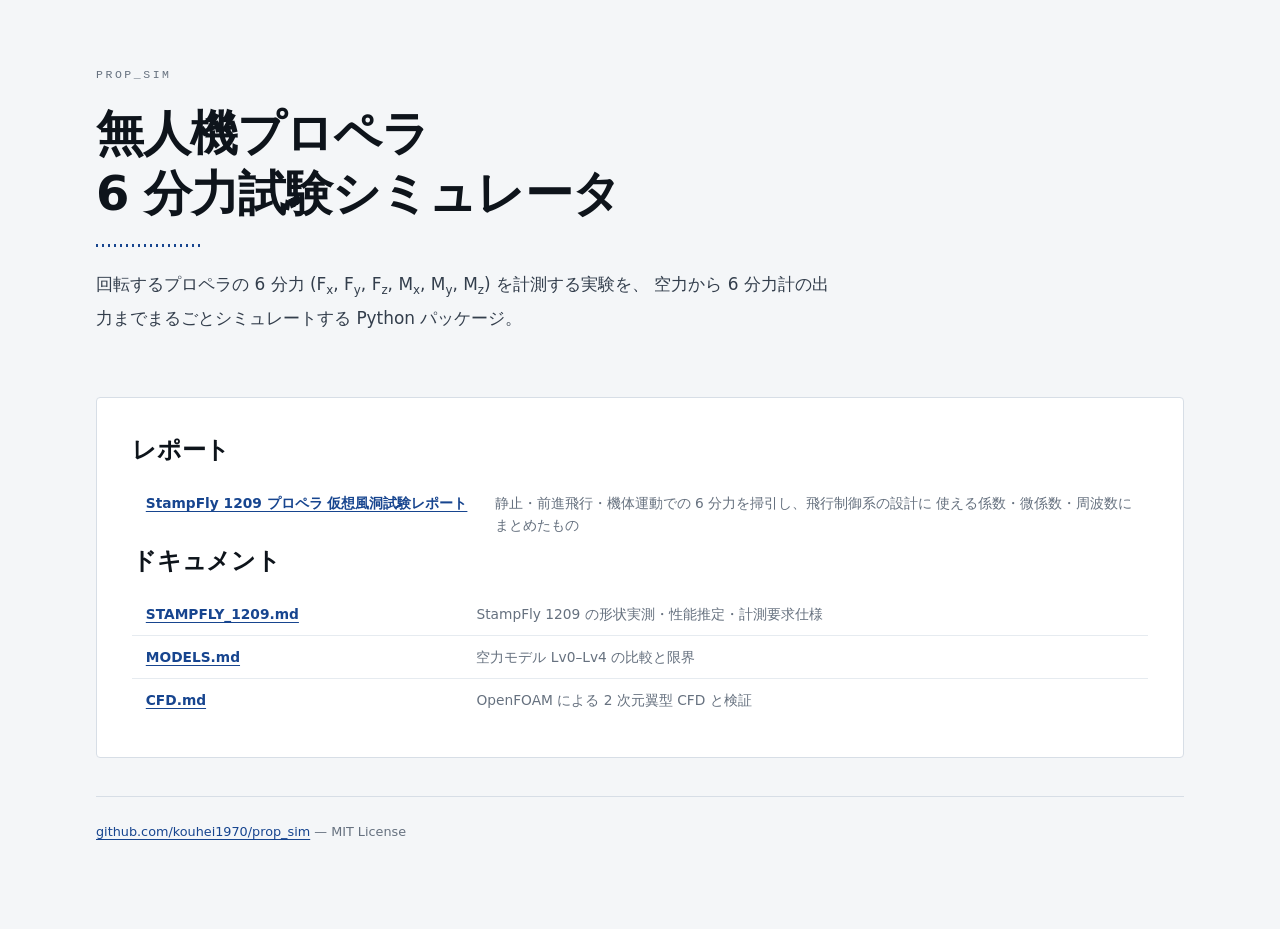
==== docs/index.html @ ff39b77d "仮想風洞レポート: 図・データ・生成ページを追加し、微係数と過渡応答の誤りを修正 修正 1 — ジャイロモーメントが落ちていた   part_c は RotorSolution.wrench (空力の" ====
<!doctype html>
<html lang="ja">
<head>
<meta charset="utf-8">
<meta name="viewport" content="width=device-width, initial-scale=1">
<title>prop_sim — 無人機プロペラ 6 分力試験シミュレータ</title>
<link rel="stylesheet" href="report/style.css">
</head>
<body>
<main class="wrap">
<header class="masthead">
  <p class="eyebrow">prop_sim</p>
  <h1>無人機プロペラ<br>6 分力試験シミュレータ</h1>
  <p class="deck">
    回転するプロペラの 6 分力 (F<sub>x</sub>, F<sub>y</sub>, F<sub>z</sub>,
    M<sub>x</sub>, M<sub>y</sub>, M<sub>z</sub>) を計測する実験を、
    空力から 6 分力計の出力までまるごとシミュレートする Python パッケージ。
  </p>
</header>
<section class="panel">
  <h2>レポート</h2>
  <table class="data wide">
    <tbody>
      <tr><th><a href="report/">StampFly 1209 プロペラ 仮想風洞試験レポート</a></th>
          <td>静止・前進飛行・機体運動での 6 分力を掃引し、飛行制御系の設計に
              使える係数・微係数・周波数にまとめたもの</td></tr>
    </tbody>
  </table>
  <h2>ドキュメント</h2>
  <table class="data wide">
    <tbody>
      <tr><th><a href="https://github.com/kouhei1970/prop_sim/blob/main/docs/STAMPFLY_1209.md">STAMPFLY_1209.md</a></th>
          <td>StampFly 1209 の形状実測・性能推定・計測要求仕様</td></tr>
      <tr><th><a href="https://github.com/kouhei1970/prop_sim/blob/main/docs/MODELS.md">MODELS.md</a></th>
          <td>空力モデル Lv0–Lv4 の比較と限界</td></tr>
      <tr><th><a href="https://github.com/kouhei1970/prop_sim/blob/main/docs/CFD.md">CFD.md</a></th>
          <td>OpenFOAM による 2 次元翼型 CFD と検証</td></tr>
    </tbody>
  </table>
</section>
<footer class="colophon">
  <p><a href="https://github.com/kouhei1970/prop_sim">github.com/kouhei1970/prop_sim</a> — MIT License</p>
</footer>
</main>
</body>
</html>
---- docs/report/style.css ----
/* prop_sim virtual wind tunnel report
   測定器の記録紙をイメージした配色・組版。ライト/ダーク両対応。 */

:root {
  color-scheme: light dark;

  --paper:      #f4f6f8;
  --surface:    #ffffff;
  --surface-2:  #eef1f5;
  --ink:        #0e141b;
  --ink-2:      #333e4c;
  --muted:      #66717f;
  --rule:       #d7dee6;
  --rule-soft:  #e6ebf0;
  --accent:     #17458f;
  --accent-2:   #2563eb;
  --accent-soft:#e6edfa;
  --warn:       #8a4a06;
  --warn-soft:  #fbf1e3;

  --sans: system-ui, -apple-system, "Segoe UI", "Hiragino Sans",
          "Hiragino Kaku Gothic ProN", "Yu Gothic", "Noto Sans JP",
          "Meiryo", sans-serif;
  --mono: ui-monospace, SFMono-Regular, "SF Mono", "Cascadia Mono", Menlo,
          Consolas, "Liberation Mono", monospace;

  --measure: 40rem;
  --gap: clamp(1.5rem, 3vw, 2.75rem);
}

@media (prefers-color-scheme: dark) {
  :root {
    --paper:      #0a0e13;
    --surface:    #111820;
    --surface-2:  #161e28;
    --ink:        #e7edf4;
    --ink-2:      #c2ccd8;
    --muted:      #8a95a3;
    --rule:       #222b36;
    --rule-soft:  #1a212a;
    --accent:     #8fb0ff;
    --accent-2:   #6f97f5;
    --accent-soft:#141f33;
    --warn:       #d99b4e;
    --warn-soft:  #241c11;
  }
}

:root[data-theme="dark"] {
  --paper:      #0a0e13;
  --surface:    #111820;
  --surface-2:  #161e28;
  --ink:        #e7edf4;
  --ink-2:      #c2ccd8;
  --muted:      #8a95a3;
  --rule:       #222b36;
  --rule-soft:  #1a212a;
  --accent:     #8fb0ff;
  --accent-2:   #6f97f5;
  --accent-soft:#141f33;
  --warn:       #d99b4e;
  --warn-soft:  #241c11;
}

:root[data-theme="light"] {
  --paper:      #f4f6f8;
  --surface:    #ffffff;
  --surface-2:  #eef1f5;
  --ink:        #0e141b;
  --ink-2:      #333e4c;
  --muted:      #66717f;
  --rule:       #d7dee6;
  --rule-soft:  #e6ebf0;
  --accent:     #17458f;
  --accent-2:   #2563eb;
  --accent-soft:#e6edfa;
  --warn:       #8a4a06;
  --warn-soft:  #fbf1e3;
}

/* ------------------------------------------------------------- base */
body {
  margin: 0;
  background: var(--paper);
  color: var(--ink-2);
  font-family: var(--sans);
  font-size: 16px;
  line-height: 1.9;
  -webkit-text-size-adjust: 100%;
}

.wrap {
  max-width: 68rem;
  margin: 0 auto;
  padding: clamp(2rem, 5vw, 4.5rem) clamp(1.1rem, 4vw, 2.5rem) 5rem;
  display: flex;
  flex-direction: column;
  gap: var(--gap);
}

h1, h2, h3 { color: var(--ink); text-wrap: balance; line-height: 1.45; }
h1 { font-size: clamp(1.9rem, 4.6vw, 3rem); line-height: 1.25;
     letter-spacing: -0.02em; font-weight: 700; margin: 0; }
h2 { font-size: clamp(1.2rem, 2.4vw, 1.5rem); letter-spacing: -0.01em;
     font-weight: 700; margin: 0 0 0.9rem; }
h3 { font-size: 1rem; letter-spacing: 0.01em; font-weight: 700;
     margin: 2rem 0 0.6rem; }
p { margin: 0 0 1rem; max-width: var(--measure); }
strong { color: var(--ink); font-weight: 700; }
em { font-style: normal; color: var(--accent); }
code { font-family: var(--mono); font-size: 0.88em;
       background: var(--surface-2); padding: 0.1em 0.35em; border-radius: 3px; }
a { color: var(--accent); text-underline-offset: 0.2em;
    text-decoration-thickness: 1px; }
a:focus-visible, summary:focus-visible {
  outline: 2px solid var(--accent-2); outline-offset: 3px; border-radius: 2px; }

sub, sup { font-size: 0.7em; }

/* --------------------------------------------------------- masthead */
.masthead { padding-bottom: 0.5rem; }
.eyebrow {
  font-family: var(--mono); font-size: 0.72rem; letter-spacing: 0.22em;
  text-transform: uppercase; color: var(--muted); margin: 0 0 1.1rem;
}
.masthead h1 { margin-bottom: 1.3rem; }
.masthead h1::after {
  content: ""; display: block; height: 3px; width: 6.5rem; margin-top: 1.3rem;
  background: repeating-linear-gradient(90deg,
    var(--accent) 0 2px, transparent 2px 6px);
}
.deck { font-size: 1.06rem; max-width: 46rem; color: var(--ink-2); }

.meta {
  display: flex; flex-wrap: wrap; gap: 0 2.5rem; margin: 1.8rem 0 0;
  padding-top: 1.2rem; border-top: 1px solid var(--rule);
  font-family: var(--mono); font-size: 0.78rem;
}
.meta div { display: flex; gap: 0.6rem; align-items: baseline; }
.meta dt { color: var(--muted); letter-spacing: 0.06em; }
.meta dd { margin: 0; color: var(--ink); }
.meta .flag { color: var(--warn); font-weight: 700; }

/* --------------------------------------------------------- readouts */
.readouts {
  display: grid; gap: 1px; background: var(--rule);
  grid-template-columns: repeat(auto-fit, minmax(13rem, 1fr));
  border: 1px solid var(--rule); border-radius: 4px; overflow: hidden;
}
.readout { background: var(--surface); padding: 1.3rem 1.3rem 1.15rem; }
.readout .k {
  font-family: var(--mono); font-size: 0.68rem; letter-spacing: 0.13em;
  text-transform: uppercase; color: var(--muted); margin: 0 0 0.5rem;
}
.readout .v {
  font-family: var(--mono); font-size: 1.85rem; line-height: 1.1;
  font-weight: 600; color: var(--ink); margin: 0 0 0.55rem;
  font-variant-numeric: tabular-nums; letter-spacing: -0.02em;
}
.readout .v .u {
  font-size: 0.8rem; font-weight: 400; color: var(--muted);
  margin-left: 0.45em; letter-spacing: 0.04em;
}
.readout .n { font-size: 0.82rem; line-height: 1.6; color: var(--muted); margin: 0; }

/* ----------------------------------------------------------- panels */
.panel {
  background: var(--surface); border: 1px solid var(--rule);
  border-radius: 4px; padding: clamp(1.4rem, 3vw, 2.2rem);
}
.panel.caution {
  background: var(--warn-soft); border-color: color-mix(in srgb, var(--warn) 35%, transparent);
}
.panel.caution h2 { color: var(--warn); }
.panel.caution em { color: var(--warn); font-weight: 600; }
.panel > :last-child { margin-bottom: 0; }

/* ----------------------------------------------------- test matrix */
.matrix h2 {
  font-family: var(--mono); font-size: 0.72rem; letter-spacing: 0.22em;
  text-transform: uppercase; color: var(--muted); font-weight: 500;
  margin-bottom: 0.9rem;
}
.matrix { overflow-x: auto; }
.matrix table { width: 100%; border-collapse: collapse; font-size: 0.86rem;
                min-width: 30rem; }
.matrix th, .matrix td {
  text-align: left; padding: 0.55rem 0.9rem 0.55rem 0;
  border-bottom: 1px solid var(--rule-soft);
}
.matrix thead th {
  font-family: var(--mono); font-size: 0.68rem; letter-spacing: 0.13em;
  text-transform: uppercase; color: var(--muted); font-weight: 500;
  border-bottom: 1px solid var(--rule);
}
.matrix tbody td:first-child a {
  font-family: var(--mono); font-weight: 700; text-decoration: none;
  display: inline-block; min-width: 1.6rem;
}

/* -------------------------------------------------------------- run */
.run {
  display: grid; grid-template-columns: 7rem minmax(0, 1fr); gap: 0 2.2rem;
  padding-top: 1.6rem; border-top: 2px solid var(--ink);
  scroll-margin-top: 1.5rem;
}
.rail {
  display: flex; flex-direction: column; gap: 0.35rem;
  position: sticky; top: 1.5rem; align-self: start;
}
.run-id {
  font-family: var(--mono); font-size: 0.74rem; letter-spacing: 0.16em;
  text-transform: uppercase; font-weight: 700; color: var(--ink);
}
.sym {
  font-family: var(--mono); font-size: 0.78rem; color: var(--accent);
}
.rail::after {
  content: ""; display: block; margin-top: 0.5rem; height: 2.5rem; width: 100%;
  background: repeating-linear-gradient(180deg,
    var(--rule) 0 1px, transparent 1px 7px);
}
.run .body > :last-child { margin-bottom: 0; }

@media (max-width: 860px) {
  .run { grid-template-columns: minmax(0, 1fr); gap: 0.8rem; }
  .rail { position: static; flex-direction: row; gap: 1rem; align-items: baseline; }
  .rail::after { display: none; }
}

/* ----------------------------------------------------------- figure */
figure { margin: 1.6rem 0 1.9rem; }
.fig-box {
  background: var(--surface); border: 1px solid var(--rule); border-radius: 4px;
  padding: 0.9rem 0.6rem 0.4rem; overflow-x: auto; color: var(--ink-2);
}
.fig-box svg,
.fig-box img { display: block; width: 100%; height: auto; min-width: 34rem; }
figcaption {
  font-size: 0.79rem; line-height: 1.65; color: var(--muted);
  margin-top: 0.7rem; max-width: var(--measure);
}

/* ------------------------------------------------------------ table */
.table-scroll { overflow-x: auto; margin: 1.2rem 0 1.6rem; }
table.data {
  width: 100%; border-collapse: collapse; font-size: 0.86rem;
  font-variant-numeric: tabular-nums; background: var(--surface);
}
table.data th, table.data td {
  padding: 0.5rem 0.85rem; border-bottom: 1px solid var(--rule-soft);
  text-align: left; vertical-align: baseline;
}
table.data thead th {
  font-family: var(--mono); font-size: 0.68rem; letter-spacing: 0.1em;
  text-transform: uppercase; color: var(--muted); font-weight: 500;
  border-bottom: 1px solid var(--rule); white-space: nowrap;
}
table.data tbody th { color: var(--ink); font-weight: 600; white-space: nowrap; }
table.data .num {
  font-family: var(--mono); text-align: right; color: var(--ink);
  white-space: nowrap;
}
table.data thead th.num { text-align: right; }
table.data tbody tr:last-child td,
table.data tbody tr:last-child th { border-bottom: none; }
table.data.wide td:last-child { color: var(--muted); line-height: 1.6; }

/* ------------------------------------------------------- implication */
.implication {
  margin: 1.8rem 0 0; padding: 1.1rem 1.3rem 1.2rem;
  background: var(--accent-soft); border-radius: 4px;
  border-left: 3px solid var(--accent);
}
.implication h3 {
  margin: 0 0 0.6rem; font-family: var(--mono); font-size: 0.7rem;
  letter-spacing: 0.16em; text-transform: uppercase; color: var(--accent);
  font-weight: 700;
}
.implication ul, .panel ul, .panel ol { margin: 0; padding-left: 1.2rem; }
.implication li, .panel li { margin-bottom: 0.5rem; max-width: var(--measure); }
.implication li:last-child, .panel li:last-child { margin-bottom: 0; }

/* ------------------------------------------------------------ repro */
.repro pre {
  background: var(--surface-2); border: 1px solid var(--rule); border-radius: 4px;
  padding: 1rem 1.1rem; overflow-x: auto; font-size: 0.82rem; line-height: 1.7;
  margin: 1rem 0 1.4rem;
}
.repro pre code { background: none; padding: 0; font-size: inherit; }

/* --------------------------------------------------------- colophon */
.colophon {
  border-top: 1px solid var(--rule); padding-top: 1.4rem;
  font-size: 0.8rem; color: var(--muted);
}
.colophon p { margin: 0 0 0.3rem; max-width: none; }
.colophon .gen { font-family: var(--mono); font-size: 0.72rem; }

@media (prefers-reduced-motion: reduce) {
  * { animation: none !important; transition: none !important; scroll-behavior: auto !important; }
}
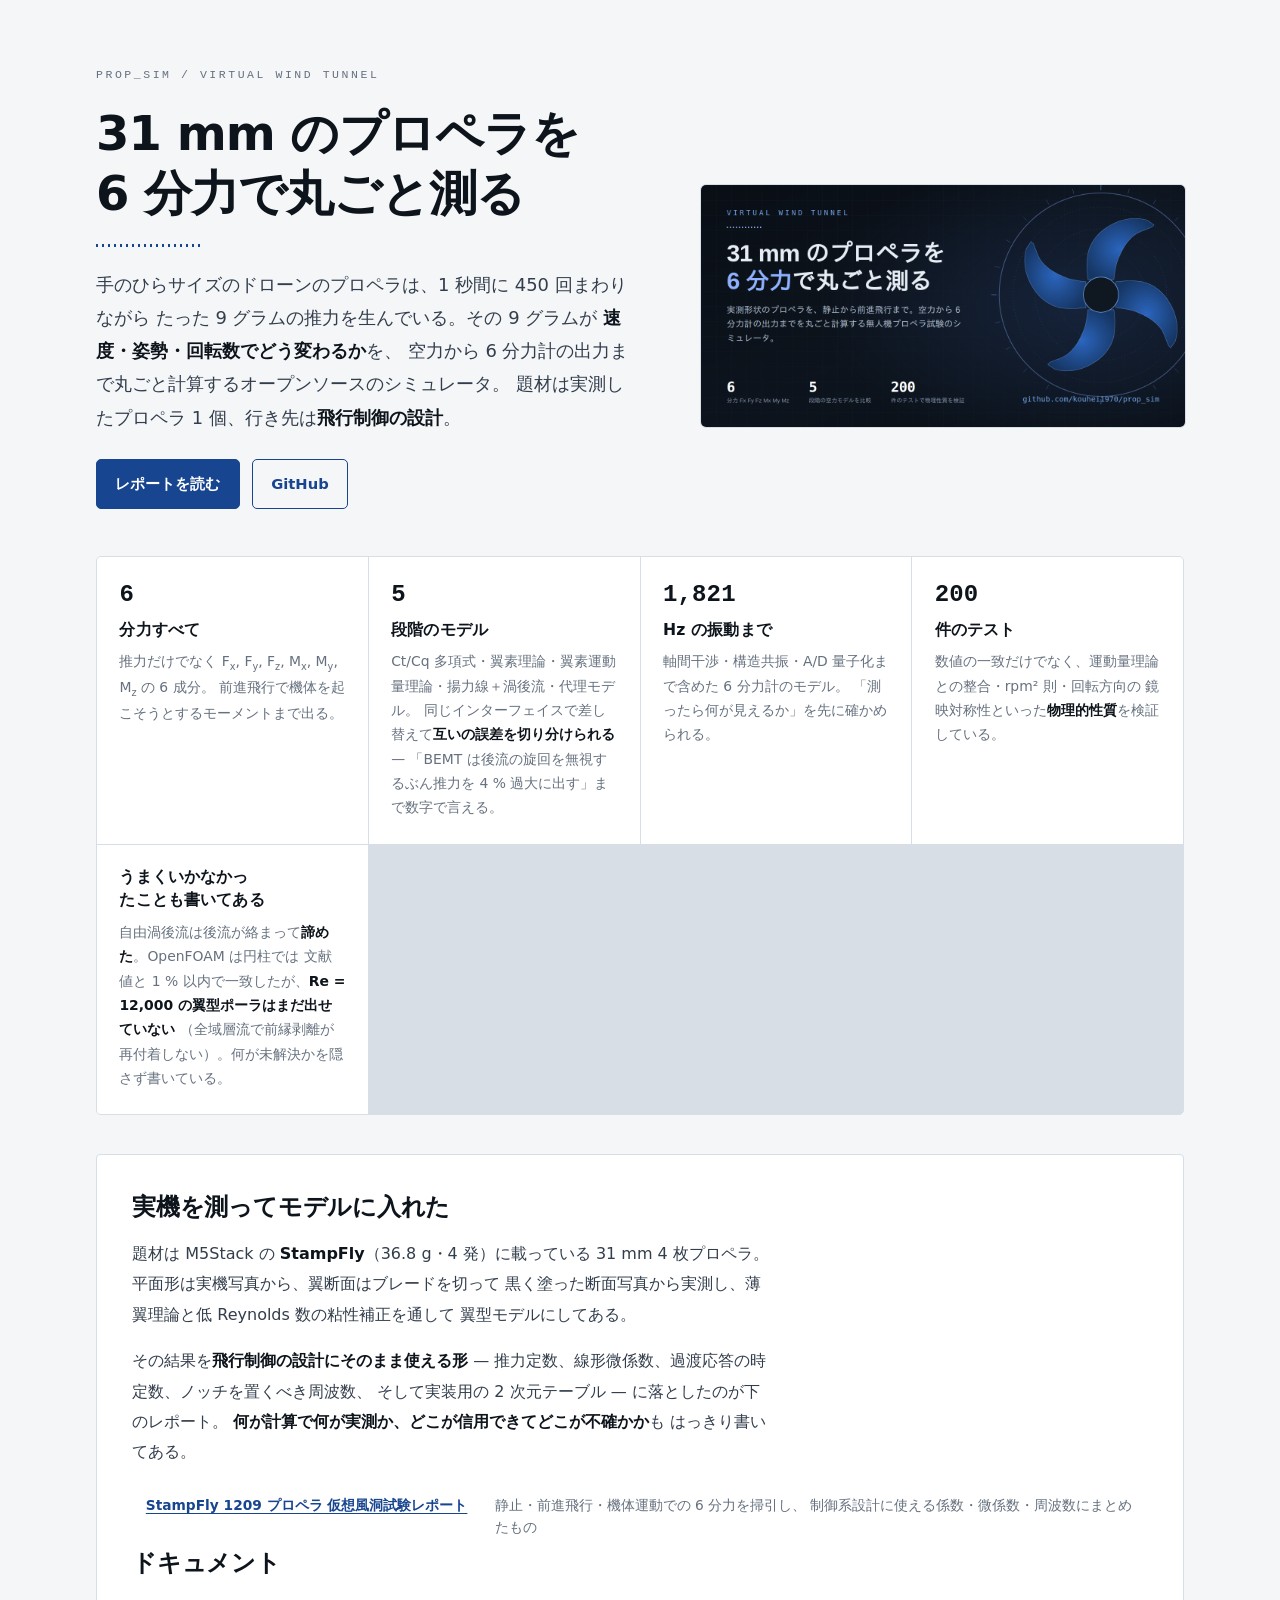
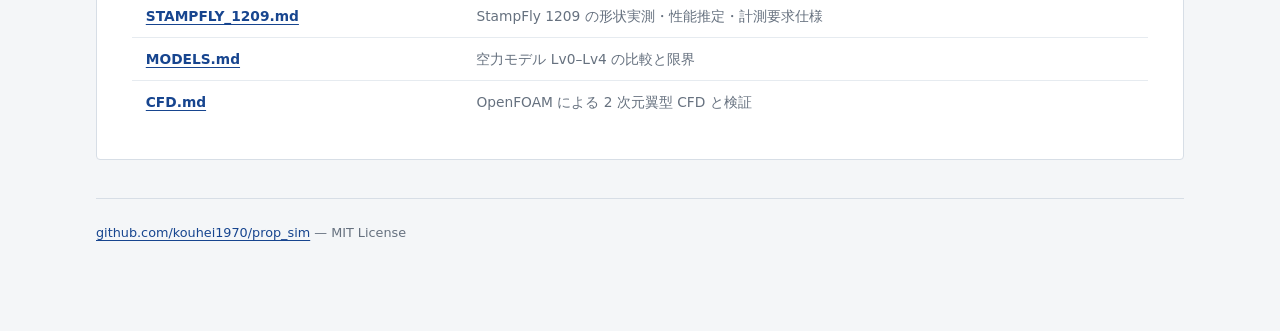
==== commit a03b1a13: "SNS カード画像とランディングページを追加、CFD の負の結果を記録 カード (docs/social/)   1280x640 の OG 画像を生成する build_card.py を追加。プロペ" ====
--- a/docs/index.html
+++ b/docs/index.html
@@ -3,27 +3,117 @@
 <head>
 <meta charset="utf-8">
 <meta name="viewport" content="width=device-width, initial-scale=1">
-<title>prop_sim — 無人機プロペラ 6 分力試験シミュレータ</title>
+<title>prop_sim — 31 mm のプロペラを 6 分力で丸ごと測る</title>
+<meta name="description" content="手のひらサイズのドローンのプロペラが生む 9 グラムの推力は、速度・姿勢・回転数でどう変わるのか。空力から 6 分力計の出力まで丸ごと計算するオープンソースのシミュレータ。">
+<meta property="og:type" content="website">
+<meta property="og:title" content="prop_sim — 31 mm のプロペラを 6 分力で丸ごと測る">
+<meta property="og:description" content="手のひらサイズのドローンのプロペラが生む 9 グラムの推力は、速度・姿勢・回転数でどう変わるのか。空力から 6 分力計の出力まで丸ごと計算するオープンソースのシミュレータ。">
+<meta property="og:image" content="https://kouhei1970.github.io/prop_sim/social/og-card.png">
+<meta property="og:url" content="https://kouhei1970.github.io/prop_sim/">
+<meta name="twitter:card" content="summary_large_image">
+<meta name="twitter:image" content="https://kouhei1970.github.io/prop_sim/social/og-card.png">
 <link rel="stylesheet" href="report/style.css">
+<style>
+  .hero { display:grid; grid-template-columns: minmax(0,1.15fr) minmax(0,1fr);
+    gap: clamp(1.5rem,4vw,3rem); align-items:center; }
+  @media (max-width: 780px) { .hero { grid-template-columns: minmax(0,1fr); } }
+  .hero img { width:100%; height:auto; border-radius:6px;
+    border:1px solid var(--rule); }
+  .lede { font-size:1.12rem; line-height:1.85; color:var(--ink-2);
+    max-width:34rem; }
+  .cta { display:flex; flex-wrap:wrap; gap:.75rem; margin-top:1.6rem; }
+  .btn { display:inline-block; padding:.62rem 1.15rem; border-radius:5px;
+    font-size:.92rem; font-weight:700; text-decoration:none;
+    border:1px solid var(--accent); color:var(--accent); }
+  .btn.primary { background:var(--accent); color:var(--surface);
+    border-color:var(--accent); }
+  .cards { display:grid; gap:1px; background:var(--rule);
+    grid-template-columns:repeat(auto-fit,minmax(15rem,1fr));
+    border:1px solid var(--rule); border-radius:5px; overflow:hidden; }
+  .card { background:var(--surface); padding:1.35rem 1.4rem 1.5rem; }
+  .card h3 { margin:0 0 .5rem; font-size:.98rem; }
+  .card p { margin:0; font-size:.87rem; line-height:1.75; color:var(--muted);
+    max-width:none; }
+  .card .num { font-family:var(--mono); font-size:1.5rem; font-weight:600;
+    color:var(--ink); display:block; margin-bottom:.35rem;
+    font-variant-numeric:tabular-nums; }
+</style>
 </head>
 <body>
 <main class="wrap">
+
 <header class="masthead">
-  <p class="eyebrow">prop_sim</p>
-  <h1>無人機プロペラ<br>6 分力試験シミュレータ</h1>
-  <p class="deck">
-    回転するプロペラの 6 分力 (F<sub>x</sub>, F<sub>y</sub>, F<sub>z</sub>,
-    M<sub>x</sub>, M<sub>y</sub>, M<sub>z</sub>) を計測する実験を、
-    空力から 6 分力計の出力までまるごとシミュレートする Python パッケージ。
+  <p class="eyebrow">prop_sim / virtual wind tunnel</p>
+  <div class="hero">
+    <div>
+      <h1>31&nbsp;mm のプロペラを<br>6 分力で丸ごと測る</h1>
+      <p class="lede">
+        手のひらサイズのドローンのプロペラは、1 秒間に 450 回まわりながら
+        たった 9 グラムの推力を生んでいる。その 9 グラムが
+        <strong>速度・姿勢・回転数でどう変わるか</strong>を、
+        空力から 6 分力計の出力まで丸ごと計算するオープンソースのシミュレータ。
+        題材は実測したプロペラ 1 個、行き先は<strong>飛行制御の設計</strong>。
+      </p>
+      <div class="cta">
+        <a class="btn primary" href="report/">レポートを読む</a>
+        <a class="btn" href="https://github.com/kouhei1970/prop_sim">GitHub</a>
+      </div>
+    </div>
+    <img src="social/og-card.png" alt="prop_sim">
+  </div>
+</header>
+
+<section class="cards">
+  <div class="card">
+    <h3><span class="num">6</span>分力すべて</h3>
+    <p>推力だけでなく F<sub>x</sub>, F<sub>y</sub>, F<sub>z</sub>,
+       M<sub>x</sub>, M<sub>y</sub>, M<sub>z</sub> の 6 成分。
+       前進飛行で機体を起こそうとするモーメントまで出る。</p>
+  </div>
+  <div class="card">
+    <h3><span class="num">5</span>段階のモデル</h3>
+    <p>Ct/Cq 多項式・翼素理論・翼素運動量理論・揚力線＋渦後流・代理モデル。
+       同じインターフェイスで差し替えて<strong>互いの誤差を切り分けられる</strong>
+       — 「BEMT は後流の旋回を無視するぶん推力を 4 % 過大に出す」まで数字で言える。</p>
+  </div>
+  <div class="card">
+    <h3><span class="num">1,821</span>Hz の振動まで</h3>
+    <p>軸間干渉・構造共振・A/D 量子化まで含めた 6 分力計のモデル。
+       「測ったら何が見えるか」を先に確かめられる。</p>
+  </div>
+  <div class="card">
+    <h3><span class="num">200</span>件のテスト</h3>
+    <p>数値の一致だけでなく、運動量理論との整合・rpm² 則・回転方向の
+       鏡映対称性といった<strong>物理的性質</strong>を検証している。</p>
+  </div>
+  <div class="card">
+    <h3>うまくいかなかったことも書いてある</h3>
+    <p>自由渦後流は後流が絡まって<strong>諦めた</strong>。OpenFOAM は円柱では
+       文献値と 1 % 以内で一致したが、<strong>Re = 12,000 の翼型ポーラはまだ出せていない</strong>
+       （全域層流で前縁剥離が再付着しない）。何が未解決かを隠さず書いている。</p>
+  </div>
+</section>
+
+<section class="panel">
+  <h2>実機を測ってモデルに入れた</h2>
+  <p>
+    題材は M5Stack の <strong>StampFly</strong>（36.8&nbsp;g・4 発）に載っている
+    31&nbsp;mm 4 枚プロペラ。平面形は実機写真から、翼断面はブレードを切って
+    黒く塗った断面写真から実測し、薄翼理論と低 Reynolds 数の粘性補正を通して
+    翼型モデルにしてある。
   </p>
-</header>
-<section class="panel">
-  <h2>レポート</h2>
+  <p>
+    その結果を<strong>飛行制御の設計にそのまま使える形</strong>
+    — 推力定数、線形微係数、過渡応答の時定数、ノッチを置くべき周波数、
+    そして実装用の 2 次元テーブル — に落としたのが下のレポート。
+    <strong>何が計算で何が実測か、どこが信用できてどこが不確かか</strong>も
+    はっきり書いてある。
+  </p>
   <table class="data wide">
     <tbody>
       <tr><th><a href="report/">StampFly 1209 プロペラ 仮想風洞試験レポート</a></th>
-          <td>静止・前進飛行・機体運動での 6 分力を掃引し、飛行制御系の設計に
-              使える係数・微係数・周波数にまとめたもの</td></tr>
+          <td>静止・前進飛行・機体運動での 6 分力を掃引し、
+              制御系設計に使える係数・微係数・周波数にまとめたもの</td></tr>
     </tbody>
   </table>
   <h2>ドキュメント</h2>
@@ -38,6 +128,7 @@
     </tbody>
   </table>
 </section>
+
 <footer class="colophon">
   <p><a href="https://github.com/kouhei1970/prop_sim">github.com/kouhei1970/prop_sim</a> — MIT License</p>
 </footer>
--- a/docs/report/style.css
+++ b/docs/report/style.css
@@ -300,3 +300,21 @@
 @media (prefers-reduced-motion: reduce) {
   * { animation: none !important; transition: none !important; scroll-behavior: auto !important; }
 }
+
+.note {
+  font-size: 0.83rem; color: var(--muted); margin: 0 0 0.8rem;
+  padding-left: 0.75rem; border-left: 2px solid var(--rule);
+}
+.unit-note {
+  font-family: var(--sans); font-size: 0.62rem; letter-spacing: 0;
+  text-transform: none; font-weight: 400; color: var(--muted);
+}
+
+table.data td.good { color: var(--accent); font-weight: 600; white-space: nowrap; }
+table.data td.bad  { color: var(--warn);   font-weight: 600; white-space: nowrap; }
+table.data td.muted-cell { color: var(--muted); font-weight: 600; white-space: nowrap; }
+h4 { font-size: 0.82rem; font-family: var(--mono); letter-spacing: 0.1em;
+     text-transform: uppercase; color: var(--muted); font-weight: 500;
+     margin: 1.8rem 0 0.5rem; }
+table.data .est { color: var(--warn); }
+table.data td.unknown-cell { color: var(--warn); font-weight: 700; white-space: nowrap; }
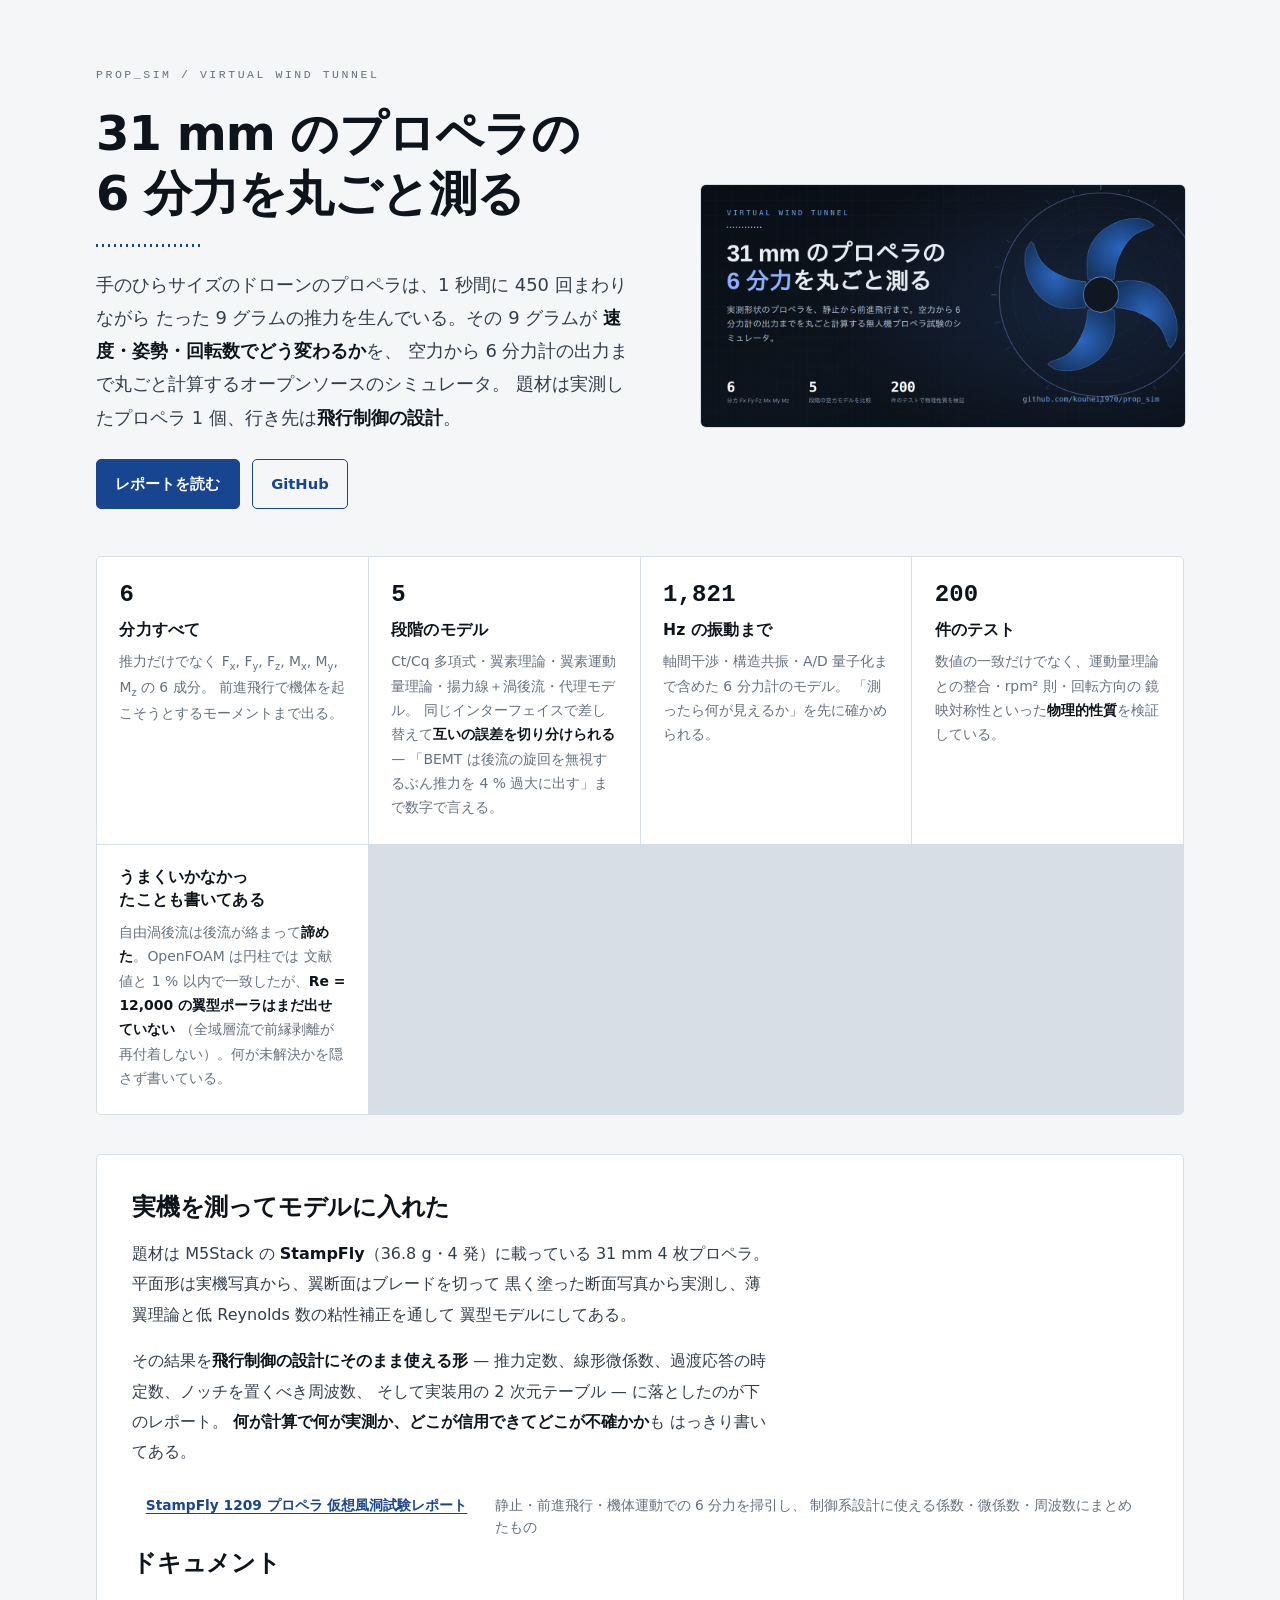
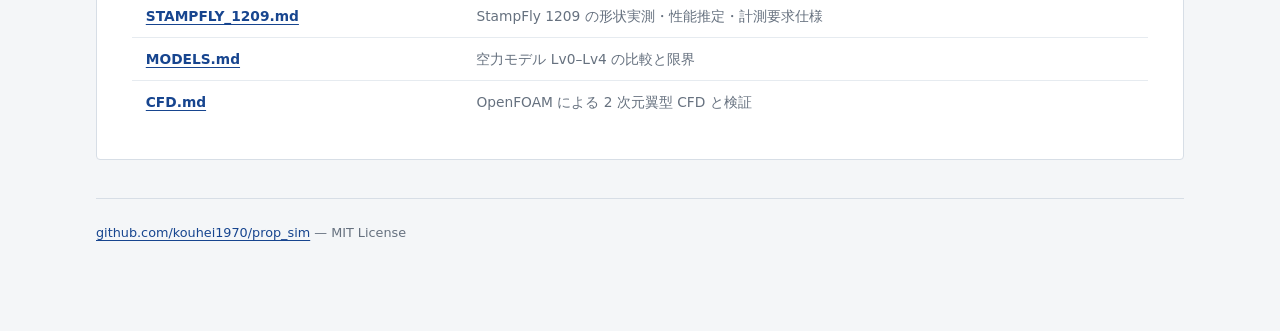
==== commit ca19d1b6: "見出しの日本語を修正 「31 mm のプロペラを 6 分力で丸ごと測る」は 6 分力が手段のように読めて おかしいので、「31 mm のプロペラの 6 分力を丸ごと測る」に直した。 カード画像・ランデ" ====
--- a/docs/index.html
+++ b/docs/index.html
@@ -3,10 +3,10 @@
 <head>
 <meta charset="utf-8">
 <meta name="viewport" content="width=device-width, initial-scale=1">
-<title>prop_sim — 31 mm のプロペラを 6 分力で丸ごと測る</title>
+<title>prop_sim — 31 mm のプロペラの 6 分力を丸ごと測る</title>
 <meta name="description" content="手のひらサイズのドローンのプロペラが生む 9 グラムの推力は、速度・姿勢・回転数でどう変わるのか。空力から 6 分力計の出力まで丸ごと計算するオープンソースのシミュレータ。">
 <meta property="og:type" content="website">
-<meta property="og:title" content="prop_sim — 31 mm のプロペラを 6 分力で丸ごと測る">
+<meta property="og:title" content="prop_sim — 31 mm のプロペラの 6 分力を丸ごと測る">
 <meta property="og:description" content="手のひらサイズのドローンのプロペラが生む 9 グラムの推力は、速度・姿勢・回転数でどう変わるのか。空力から 6 分力計の出力まで丸ごと計算するオープンソースのシミュレータ。">
 <meta property="og:image" content="https://kouhei1970.github.io/prop_sim/social/og-card.png">
 <meta property="og:url" content="https://kouhei1970.github.io/prop_sim/">
@@ -46,7 +46,7 @@
   <p class="eyebrow">prop_sim / virtual wind tunnel</p>
   <div class="hero">
     <div>
-      <h1>31&nbsp;mm のプロペラを<br>6 分力で丸ごと測る</h1>
+      <h1>31&nbsp;mm のプロペラの<br>6 分力を丸ごと測る</h1>
       <p class="lede">
         手のひらサイズのドローンのプロペラは、1 秒間に 450 回まわりながら
         たった 9 グラムの推力を生んでいる。その 9 グラムが
